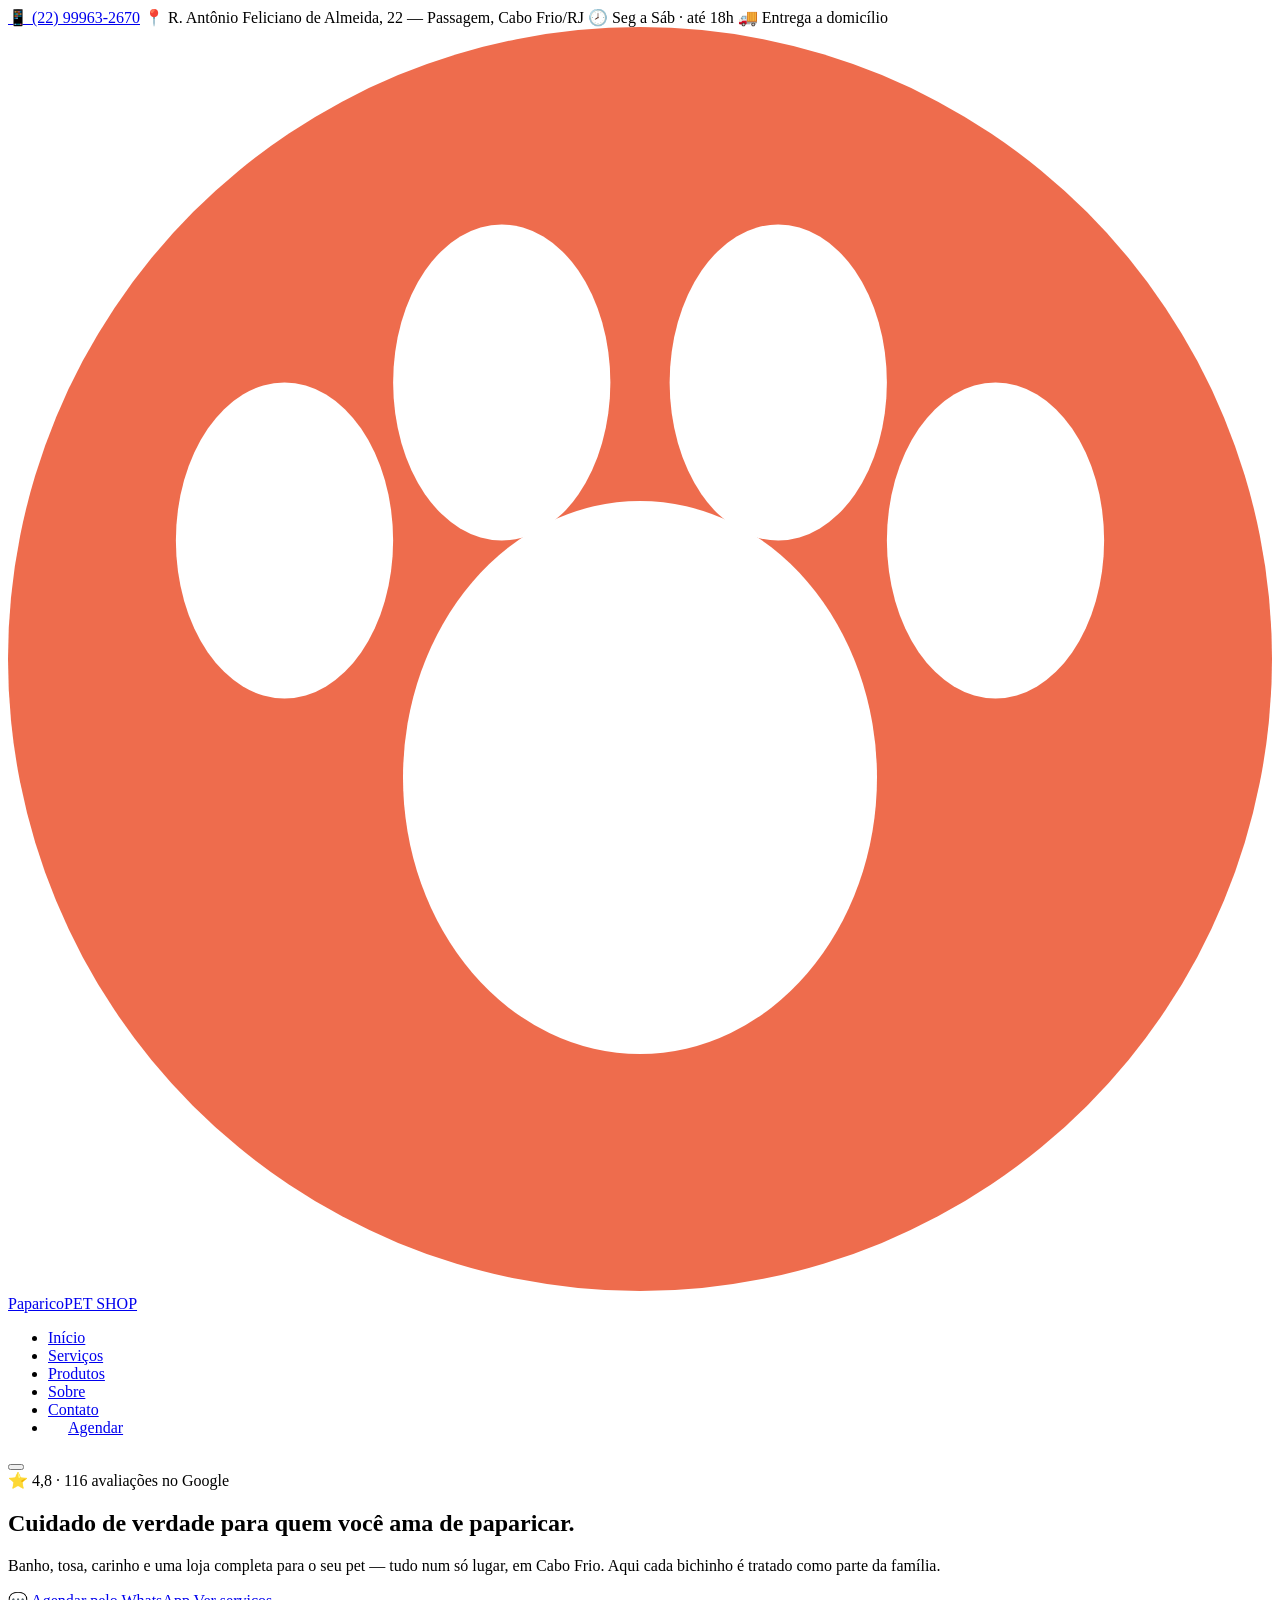
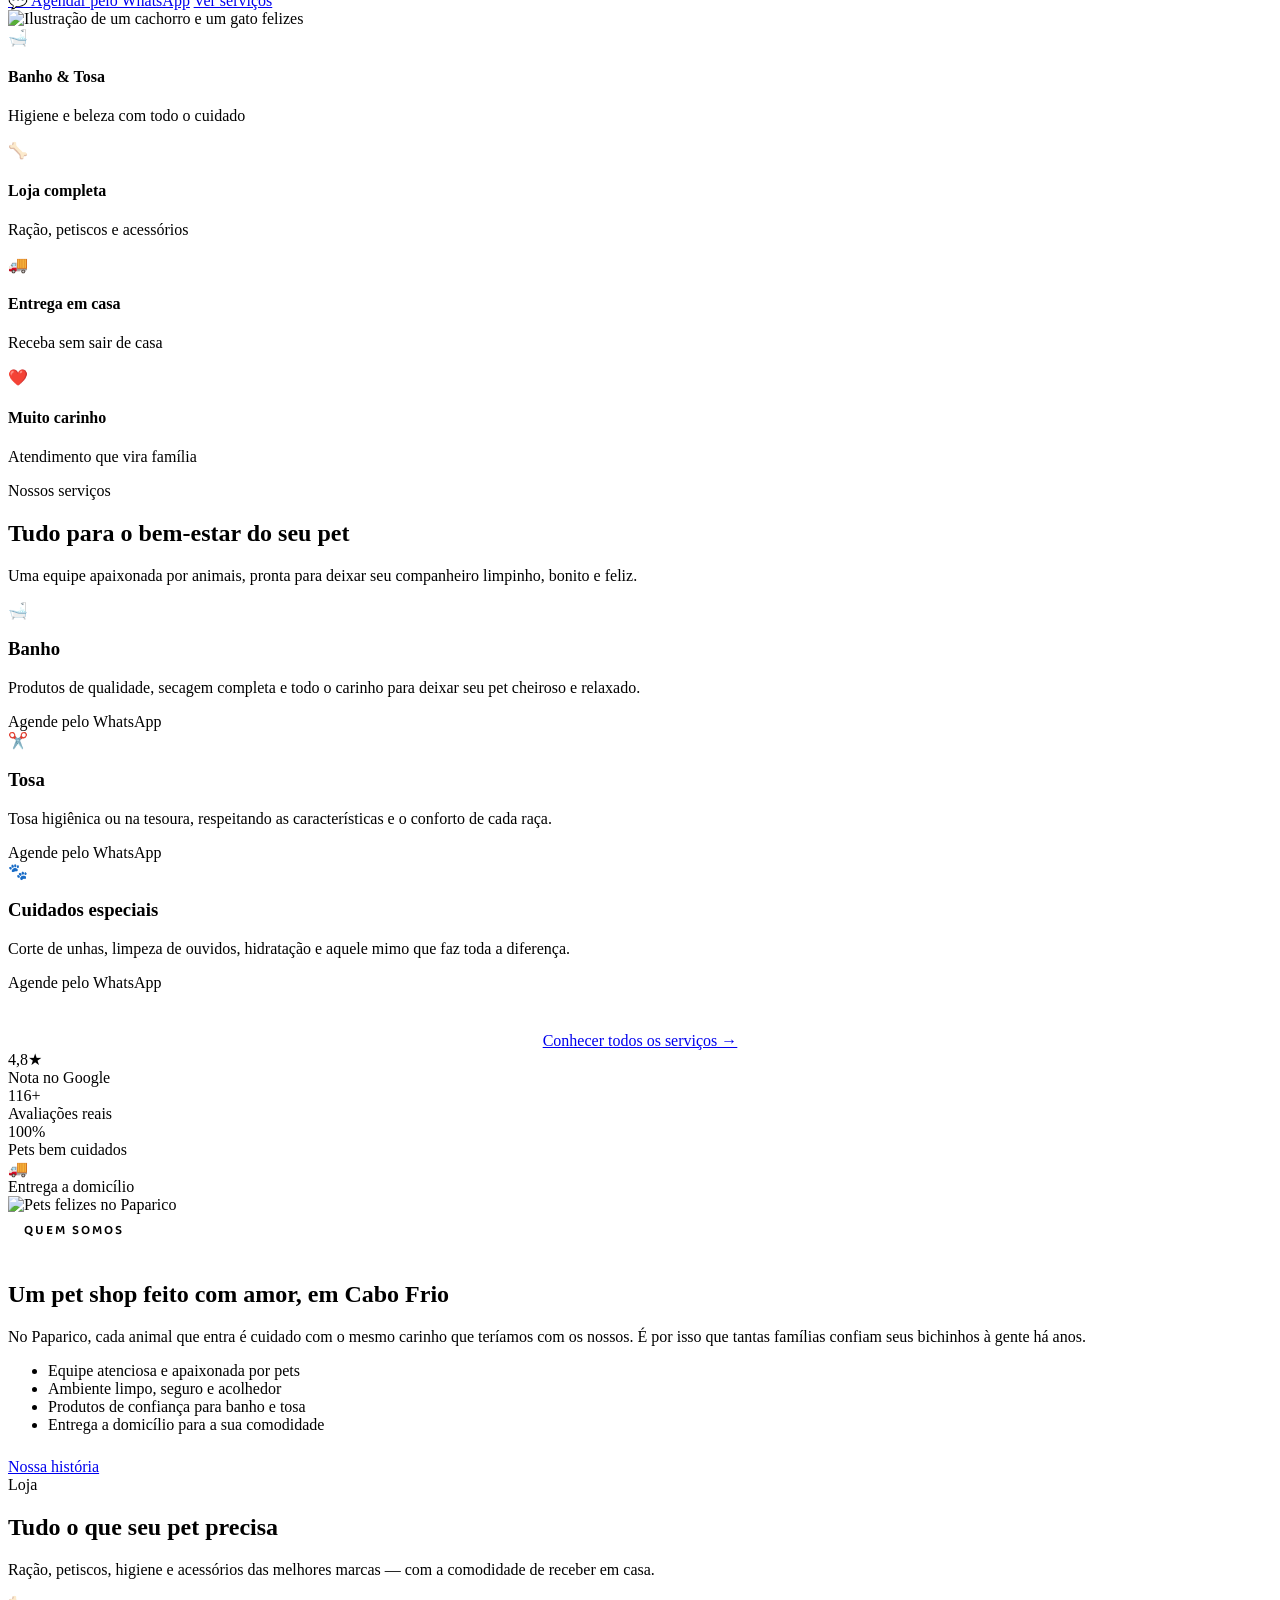
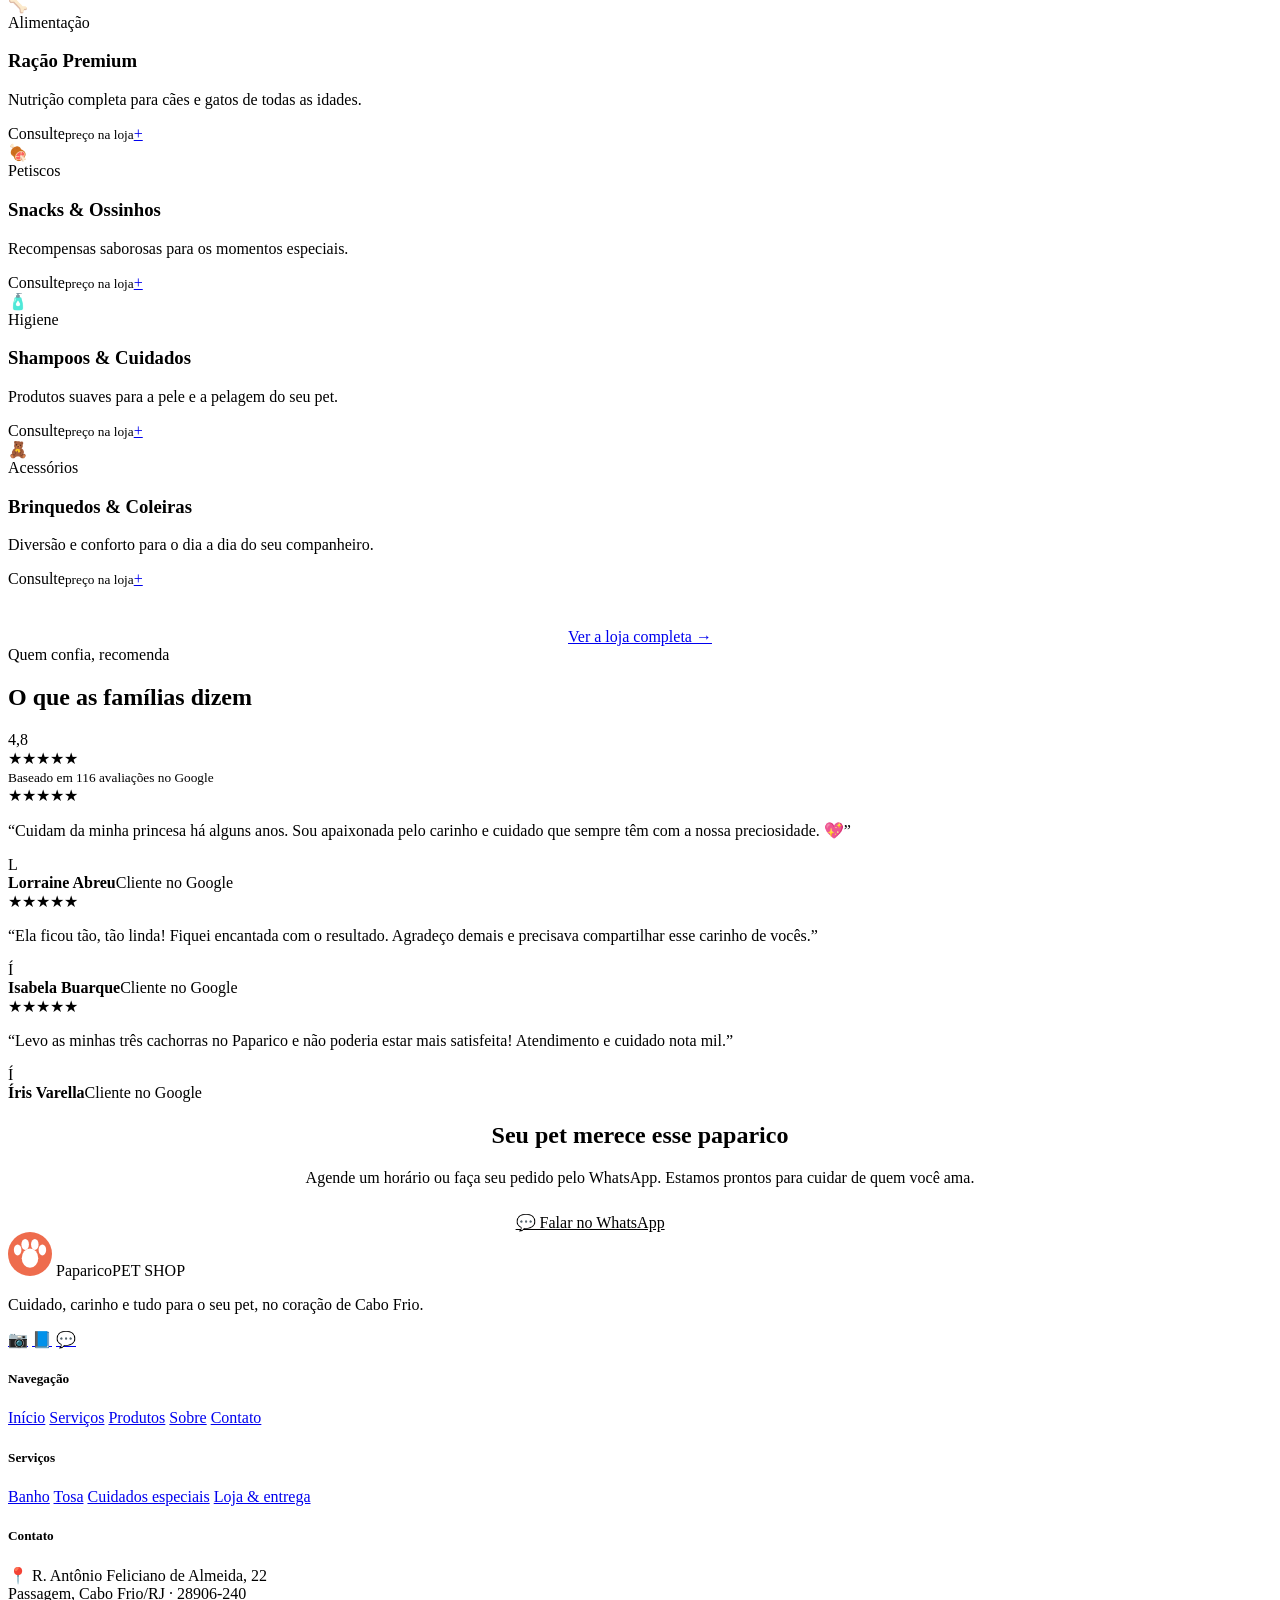
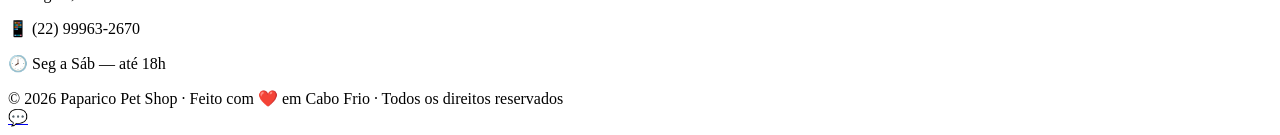
==== index.html @ 5ed152ef "Add files via upload" ====
<!DOCTYPE html>
<html lang="pt-BR">
<head>
<meta charset="UTF-8">
<meta name="viewport" content="width=device-width, initial-scale=1.0">
<title>Paparico Pet Shop — Banho, Tosa e Loja em Cabo Frio</title>
<meta name="description" content="Paparico Pet Shop em Cabo Frio (RJ): banho, tosa, cuidados especiais e loja com tudo para o seu pet. Nota 4,8 no Google. Entrega a domicílio. Agende pelo WhatsApp.">
<link rel="preconnect" href="https://fonts.googleapis.com">
<link rel="preconnect" href="https://fonts.gstatic.com" crossorigin>
<link href="https://fonts.googleapis.com/css2?family=Baloo+2:wght@500;600;700&family=Nunito:wght@400;600;700&display=swap" rel="stylesheet">
<link rel="stylesheet" href="assets/style.css">
</head>
<body>

<!-- Barra superior -->
<div class="topbar">
  <div class="container">
    <a href="https://wa.me/5522999632670" target="_blank" rel="noopener">📱 (22) 99963-2670</a>
    <span>📍 R. Antônio Feliciano de Almeida, 22 — Passagem, Cabo Frio/RJ</span>
    <span>🕗 Seg a Sáb · até 18h</span>
    <span>🚚 Entrega a domicílio</span>
  </div>
</div>

<!-- Navegação -->
<header class="nav">
  <div class="nav-inner">
    <a href="index.html" class="logo">
      <svg class="logo-mark" viewBox="0 0 64 64" xmlns="http://www.w3.org/2000/svg">
        <circle cx="32" cy="32" r="32" fill="#ee6c4d"/>
        <g fill="#fff">
          <ellipse cx="32" cy="38" rx="12" ry="14"/>
          <ellipse cx="14" cy="26" rx="5.5" ry="8"/>
          <ellipse cx="25" cy="18" rx="5.5" ry="8"/>
          <ellipse cx="39" cy="18" rx="5.5" ry="8"/>
          <ellipse cx="50" cy="26" rx="5.5" ry="8"/>
        </g>
      </svg>
      <span class="logo-text">Paparico<span>PET SHOP</span></span>
    </a>
    <nav>
      <ul class="nav-links" id="navLinks">
        <li><a href="index.html" class="active">Início</a></li>
        <li><a href="servicos.html">Serviços</a></li>
        <li><a href="produtos.html">Produtos</a></li>
        <li><a href="sobre.html">Sobre</a></li>
        <li><a href="contato.html">Contato</a></li>
        <li class="nav-cta"><a href="https://wa.me/5522999632670" target="_blank" rel="noopener" class="btn btn-whats" style="padding:10px 20px;">Agendar</a></li>
      </ul>
    </nav>
    <button class="nav-toggle" id="navToggle" aria-label="Abrir menu"><span></span><span></span><span></span></button>
  </div>
</header>

<!-- Hero -->
<section class="hero">
  <div class="container">
    <div class="hero-text reveal">
      <span class="hero-badge">⭐ 4,8 · 116 avaliações no Google</span>
      <h1>Cuidado de verdade para quem você <span class="accent">ama de paparicar</span>.</h1>
      <p class="lead">Banho, tosa, carinho e uma loja completa para o seu pet — tudo num só lugar, em Cabo Frio. Aqui cada bichinho é tratado como parte da família.</p>
      <div class="hero-actions">
        <a href="https://wa.me/5522999632670" target="_blank" rel="noopener" class="btn btn-whats">💬 Agendar pelo WhatsApp</a>
        <a href="servicos.html" class="btn btn-ghost">Ver serviços</a>
      </div>
    </div>
    <div class="hero-visual reveal">
      <img class="blob" src="assets/hero-pets.svg" alt="Ilustração de um cachorro e um gato felizes">
    </div>
  </div>
</section>

<!-- Cards rápidos -->
<div class="container">
  <div class="quick">
    <div class="card reveal"><div class="ic">🛁</div><h4>Banho & Tosa</h4><p>Higiene e beleza com todo o cuidado</p></div>
    <div class="card reveal"><div class="ic">🦴</div><h4>Loja completa</h4><p>Ração, petiscos e acessórios</p></div>
    <div class="card reveal"><div class="ic">🚚</div><h4>Entrega em casa</h4><p>Receba sem sair de casa</p></div>
    <div class="card reveal"><div class="ic">❤️</div><h4>Muito carinho</h4><p>Atendimento que vira família</p></div>
  </div>
</div>

<!-- Serviços -->
<section class="section">
  <div class="container">
    <div class="sec-head reveal">
      <span class="kicker">Nossos serviços</span>
      <h2>Tudo para o bem-estar do seu pet</h2>
      <p>Uma equipe apaixonada por animais, pronta para deixar seu companheiro limpinho, bonito e feliz.</p>
    </div>
    <div class="grid-3">
      <div class="service-card reveal">
        <div class="icon-wrap">🛁</div>
        <h3>Banho</h3>
        <p>Produtos de qualidade, secagem completa e todo o carinho para deixar seu pet cheiroso e relaxado.</p>
        <span class="price">Agende pelo WhatsApp</span>
      </div>
      <div class="service-card reveal">
        <div class="icon-wrap">✂️</div>
        <h3>Tosa</h3>
        <p>Tosa higiênica ou na tesoura, respeitando as características e o conforto de cada raça.</p>
        <span class="price">Agende pelo WhatsApp</span>
      </div>
      <div class="service-card reveal">
        <div class="icon-wrap">🐾</div>
        <h3>Cuidados especiais</h3>
        <p>Corte de unhas, limpeza de ouvidos, hidratação e aquele mimo que faz toda a diferença.</p>
        <span class="price">Agende pelo WhatsApp</span>
      </div>
    </div>
    <div style="text-align:center;margin-top:40px;" class="reveal">
      <a href="servicos.html" class="btn btn-primary">Conhecer todos os serviços →</a>
    </div>
  </div>
</section>

<!-- Faixa de números -->
<section class="band section-sm">
  <div class="container">
    <div class="stats">
      <div class="reveal"><div class="num">4,8★</div><div class="lbl">Nota no Google</div></div>
      <div class="reveal"><div class="num">116+</div><div class="lbl">Avaliações reais</div></div>
      <div class="reveal"><div class="num">100%</div><div class="lbl">Pets bem cuidados</div></div>
      <div class="reveal"><div class="num">🚚</div><div class="lbl">Entrega a domicílio</div></div>
    </div>
  </div>
</section>

<!-- Sobre resumo -->
<section class="section">
  <div class="container split">
    <div class="media reveal">
      <img src="assets/hero-pets.svg" alt="Pets felizes no Paparico" style="max-width:80%;">
    </div>
    <div class="reveal">
      <span class="kicker" style="display:inline-block;font-family:'Baloo 2',sans-serif;font-weight:600;letter-spacing:2px;text-transform:uppercase;font-size:.82rem;color:var(--coral);background:var(--creme-2);padding:6px 16px;border-radius:50px;margin-bottom:14px;">Quem somos</span>
      <h2>Um pet shop feito com amor, em Cabo Frio</h2>
      <p>No Paparico, cada animal que entra é cuidado com o mesmo carinho que teríamos com os nossos. É por isso que tantas famílias confiam seus bichinhos à gente há anos.</p>
      <ul class="check-list">
        <li>Equipe atenciosa e apaixonada por pets</li>
        <li>Ambiente limpo, seguro e acolhedor</li>
        <li>Produtos de confiança para banho e tosa</li>
        <li>Entrega a domicílio para a sua comodidade</li>
      </ul>
      <div style="margin-top:24px;">
        <a href="sobre.html" class="btn btn-ghost">Nossa história</a>
      </div>
    </div>
  </div>
</section>

<!-- Produtos destaque -->
<section class="section" style="background:var(--creme-2);">
  <div class="container">
    <div class="sec-head reveal">
      <span class="kicker">Loja</span>
      <h2>Tudo o que seu pet precisa</h2>
      <p>Ração, petiscos, higiene e acessórios das melhores marcas — com a comodidade de receber em casa.</p>
    </div>
    <div class="grid-4">
      <div class="prod-card reveal">
        <div class="prod-thumb">🦴</div>
        <div class="prod-body">
          <span class="prod-cat">Alimentação</span>
          <h3>Ração Premium</h3>
          <p>Nutrição completa para cães e gatos de todas as idades.</p>
          <div class="prod-foot"><span class="prod-price">Consulte<small>preço na loja</small></span><a href="https://wa.me/5522999632670" target="_blank" rel="noopener" class="mini-btn" aria-label="Pedir no WhatsApp">+</a></div>
        </div>
      </div>
      <div class="prod-card reveal">
        <div class="prod-thumb">🍖</div>
        <div class="prod-body">
          <span class="prod-cat">Petiscos</span>
          <h3>Snacks & Ossinhos</h3>
          <p>Recompensas saborosas para os momentos especiais.</p>
          <div class="prod-foot"><span class="prod-price">Consulte<small>preço na loja</small></span><a href="https://wa.me/5522999632670" target="_blank" rel="noopener" class="mini-btn" aria-label="Pedir no WhatsApp">+</a></div>
        </div>
      </div>
      <div class="prod-card reveal">
        <div class="prod-thumb">🧴</div>
        <div class="prod-body">
          <span class="prod-cat">Higiene</span>
          <h3>Shampoos & Cuidados</h3>
          <p>Produtos suaves para a pele e a pelagem do seu pet.</p>
          <div class="prod-foot"><span class="prod-price">Consulte<small>preço na loja</small></span><a href="https://wa.me/5522999632670" target="_blank" rel="noopener" class="mini-btn" aria-label="Pedir no WhatsApp">+</a></div>
        </div>
      </div>
      <div class="prod-card reveal">
        <div class="prod-thumb">🧸</div>
        <div class="prod-body">
          <span class="prod-cat">Acessórios</span>
          <h3>Brinquedos & Coleiras</h3>
          <p>Diversão e conforto para o dia a dia do seu companheiro.</p>
          <div class="prod-foot"><span class="prod-price">Consulte<small>preço na loja</small></span><a href="https://wa.me/5522999632670" target="_blank" rel="noopener" class="mini-btn" aria-label="Pedir no WhatsApp">+</a></div>
        </div>
      </div>
    </div>
    <div style="text-align:center;margin-top:40px;" class="reveal">
      <a href="produtos.html" class="btn btn-primary">Ver a loja completa →</a>
    </div>
  </div>
</section>

<!-- Avaliações -->
<section class="section">
  <div class="container">
    <div class="sec-head reveal">
      <span class="kicker">Quem confia, recomenda</span>
      <h2>O que as famílias dizem</h2>
    </div>
    <div class="rating-hero reveal">
      <div class="big">4,8</div>
      <div>
        <div class="stars">★★★★★</div>
        <small>Baseado em 116 avaliações no Google</small>
      </div>
    </div>
    <div class="grid-3">
      <div class="review-card reveal">
        <div class="stars">★★★★★</div>
        <p>“Cuidam da minha princesa há alguns anos. Sou apaixonada pelo carinho e cuidado que sempre têm com a nossa preciosidade. 💖”</p>
        <div class="who"><div class="avatar">L</div><div><strong>Lorraine Abreu</strong><span>Cliente no Google</span></div></div>
      </div>
      <div class="review-card reveal">
        <div class="stars">★★★★★</div>
        <p>“Ela ficou tão, tão linda! Fiquei encantada com o resultado. Agradeço demais e precisava compartilhar esse carinho de vocês.”</p>
        <div class="who"><div class="avatar">Í</div><div><strong>Isabela Buarque</strong><span>Cliente no Google</span></div></div>
      </div>
      <div class="review-card reveal">
        <div class="stars">★★★★★</div>
        <p>“Levo as minhas três cachorras no Paparico e não poderia estar mais satisfeita! Atendimento e cuidado nota mil.”</p>
        <div class="who"><div class="avatar">Í</div><div><strong>Íris Varella</strong><span>Cliente no Google</span></div></div>
      </div>
    </div>
  </div>
</section>

<!-- CTA final -->
<section class="band section">
  <div class="container" style="text-align:center;">
    <div class="sec-head light reveal" style="margin-bottom:26px;">
      <h2>Seu pet merece esse paparico</h2>
      <p>Agende um horário ou faça seu pedido pelo WhatsApp. Estamos prontos para cuidar de quem você ama.</p>
    </div>
    <div class="reveal" style="display:flex;gap:14px;justify-content:center;flex-wrap:wrap;">
      <a href="https://wa.me/5522999632670" target="_blank" rel="noopener" class="btn" style="background:#fff;color:var(--terracota);">💬 Falar no WhatsApp</a>
      <a href="contato.html" class="btn btn-ghost" style="background:transparent;color:#fff;border-color:#fff;">Como chegar</a>
    </div>
  </div>
</section>

<!-- Rodapé -->
<footer class="site-foot">
  <div class="container">
    <div class="cols">
      <div>
        <div class="foot-logo">
          <svg class="logo-mark" viewBox="0 0 64 64" xmlns="http://www.w3.org/2000/svg" style="width:44px;height:44px;">
            <circle cx="32" cy="32" r="32" fill="#ee6c4d"/>
            <g fill="#fff"><ellipse cx="32" cy="38" rx="12" ry="14"/><ellipse cx="14" cy="26" rx="5.5" ry="8"/><ellipse cx="25" cy="18" rx="5.5" ry="8"/><ellipse cx="39" cy="18" rx="5.5" ry="8"/><ellipse cx="50" cy="26" rx="5.5" ry="8"/></g>
          </svg>
          <span class="logo-text">Paparico<span>PET SHOP</span></span>
        </div>
        <p>Cuidado, carinho e tudo para o seu pet, no coração de Cabo Frio.</p>
        <div class="socials">
          <a href="https://instagram.com/paparicopetshop" target="_blank" rel="noopener" aria-label="Instagram">📷</a>
          <a href="https://facebook.com" target="_blank" rel="noopener" aria-label="Facebook">📘</a>
          <a href="https://wa.me/5522999632670" target="_blank" rel="noopener" aria-label="WhatsApp">💬</a>
        </div>
      </div>
      <div>
        <h5>Navegação</h5>
        <a href="index.html">Início</a>
        <a href="servicos.html">Serviços</a>
        <a href="produtos.html">Produtos</a>
        <a href="sobre.html">Sobre</a>
        <a href="contato.html">Contato</a>
      </div>
      <div>
        <h5>Serviços</h5>
        <a href="servicos.html">Banho</a>
        <a href="servicos.html">Tosa</a>
        <a href="servicos.html">Cuidados especiais</a>
        <a href="produtos.html">Loja & entrega</a>
      </div>
      <div>
        <h5>Contato</h5>
        <p>📍 R. Antônio Feliciano de Almeida, 22<br>Passagem, Cabo Frio/RJ · 28906-240</p>
        <p>📱 (22) 99963-2670</p>
        <p>🕗 Seg a Sáb — até 18h</p>
      </div>
    </div>
    <div class="foot-bottom">
      © 2026 Paparico Pet Shop · Feito com ❤️ em Cabo Frio · Todos os direitos reservados
    </div>
  </div>
</footer>

<a href="https://wa.me/5522999632670" target="_blank" rel="noopener" class="wa-float" aria-label="WhatsApp">💬</a>

<script src="assets/main.js"></script>
</body>
</html>
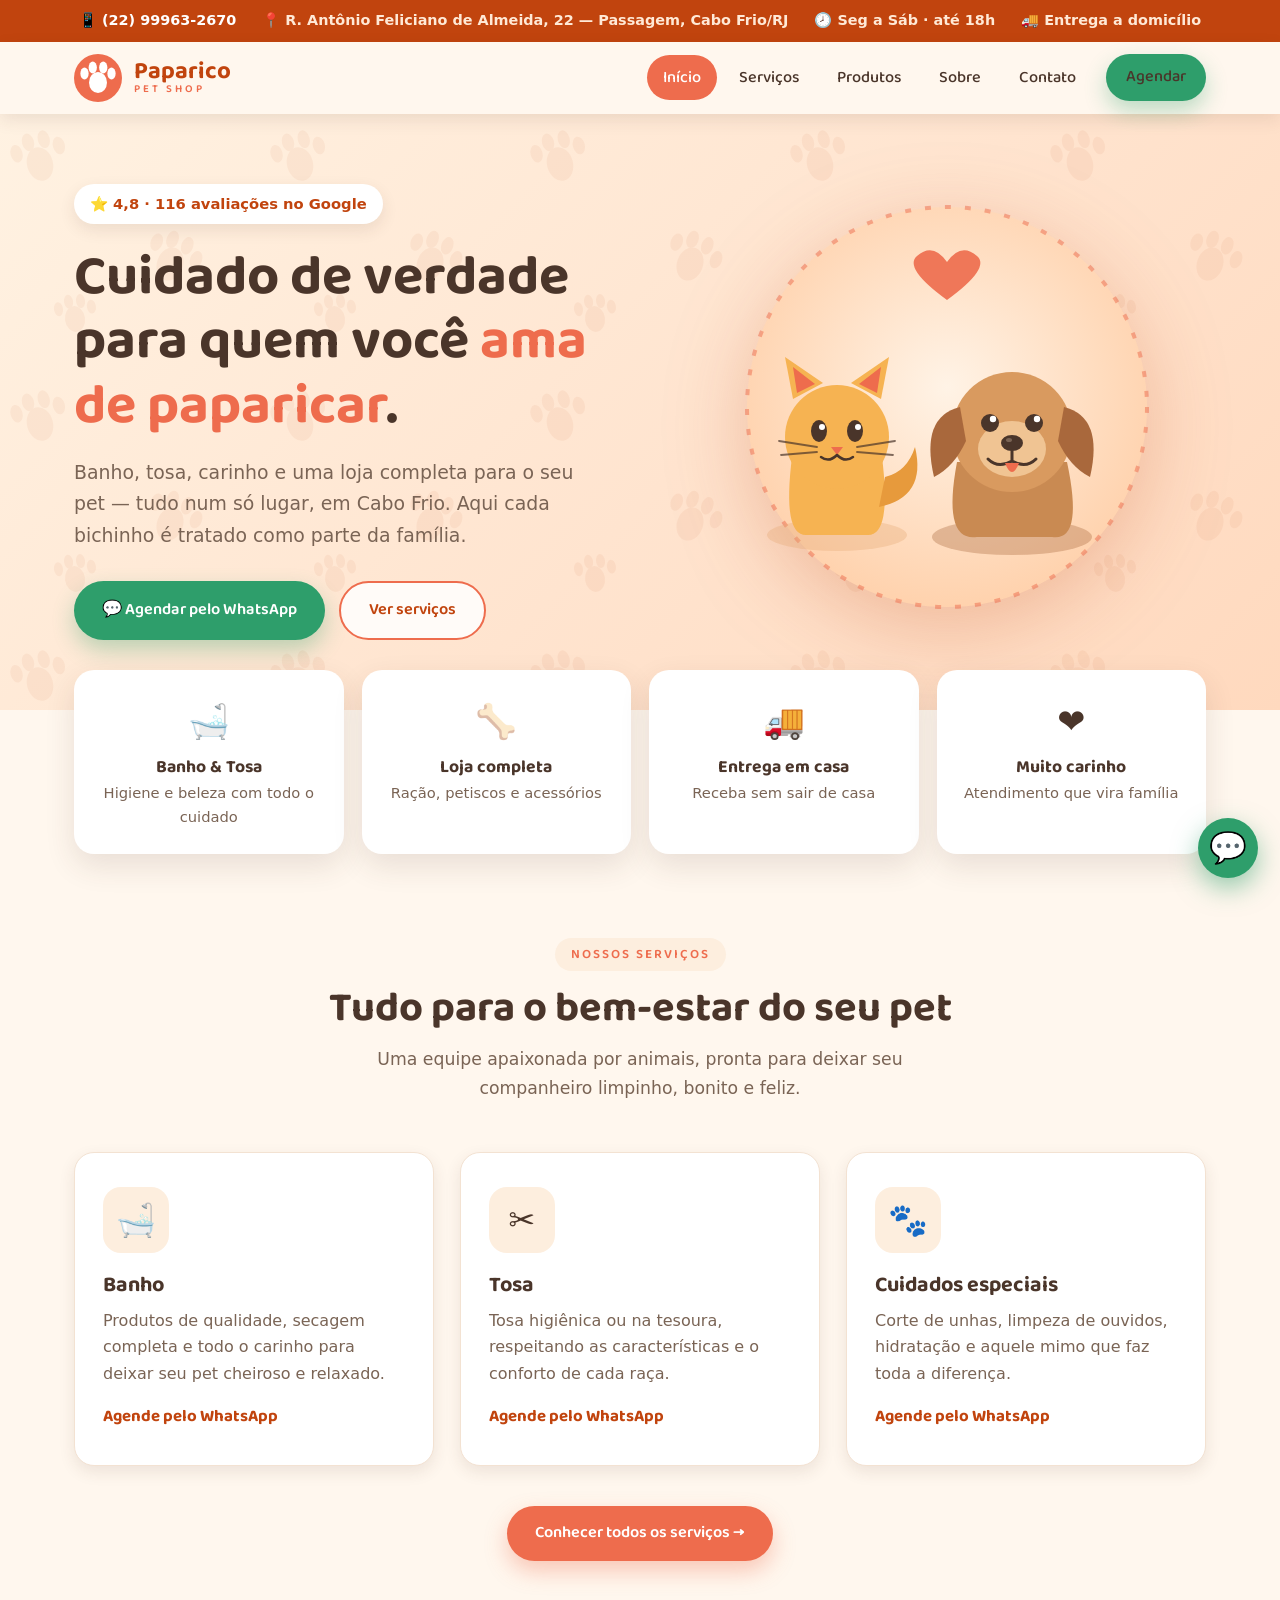
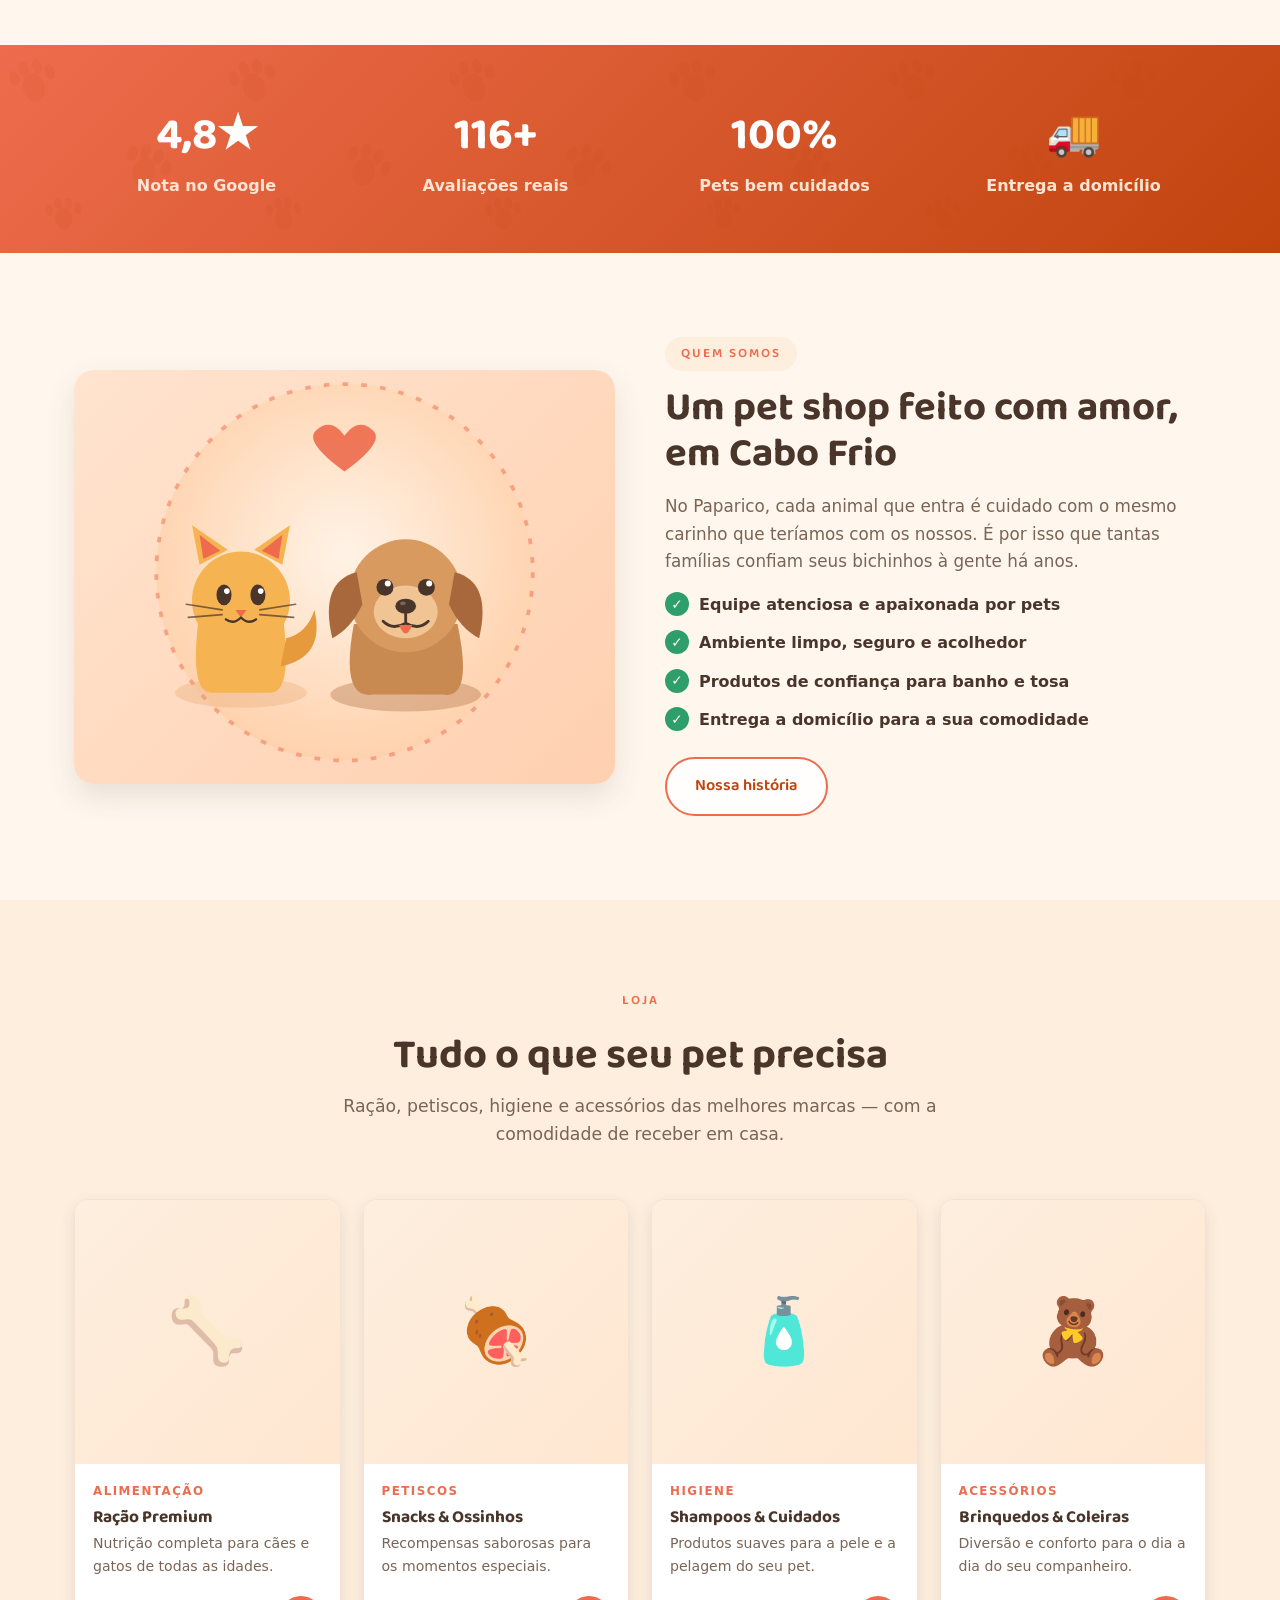
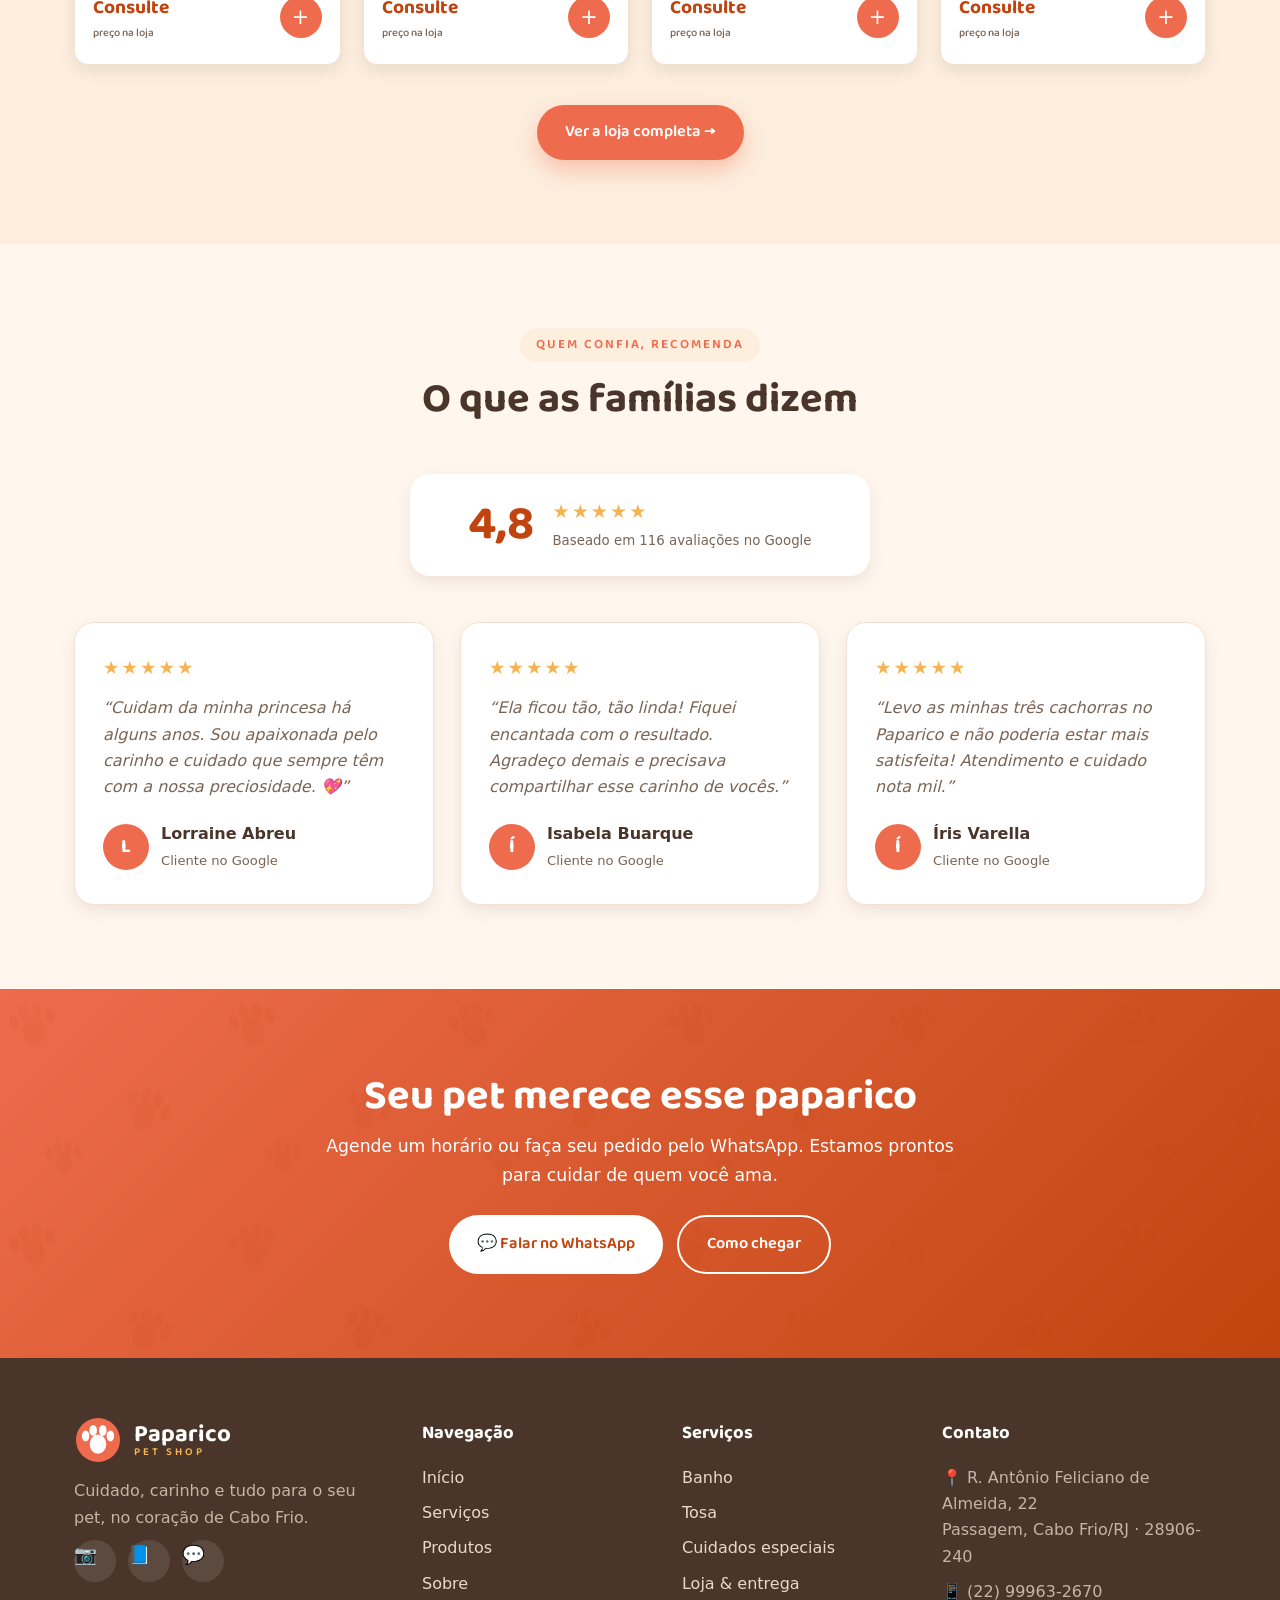
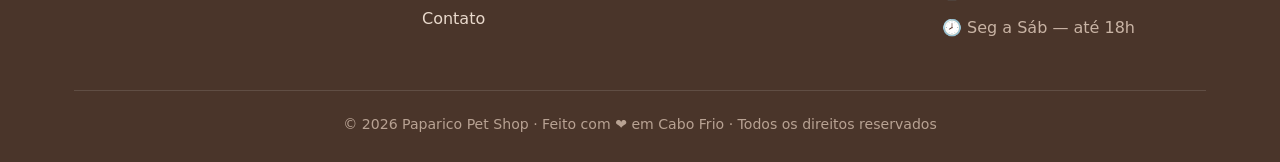
==== commit 0a75658e: "Add files via upload" ====
--- a/index.html
+++ b/index.html
@@ -16,7 +16,7 @@
 <div class="topbar">
   <div class="container">
     <a href="https://wa.me/5522999632670" target="_blank" rel="noopener">📱 (22) 99963-2670</a>
-    <span>📍 R. Antônio Feliciano de Almeida, 22 — Passagem, Cabo Frio/RJ</span>
+    <span class="addr">📍 R. Antônio Feliciano de Almeida, 22 — Passagem, Cabo Frio/RJ</span>
     <span>🕗 Seg a Sáb · até 18h</span>
     <span>🚚 Entrega a domicílio</span>
   </div>
--- a/assets/style.css
+++ b/assets/style.css
@@ -0,0 +1,256 @@
+/* ==========================================================================
+   Paparico Pet Shop — Folha de estilo compartilhada
+   Paleta quente e aconchegante (coral, terracota, creme)
+   ========================================================================== */
+
+:root {
+  --coral: #ee6c4d;
+  --coral-dark: #d9502f;
+  --terracota: #c1440e;
+  --amarelo: #f6b352;
+  --creme: #fff7ee;
+  --creme-2: #fdeede;
+  --marrom: #4a352a;
+  --marrom-claro: #7a6455;
+  --branco: #ffffff;
+  --verde-selo: #2e9e6b;
+  --sombra: 0 12px 30px rgba(74, 53, 42, 0.12);
+  --sombra-sm: 0 6px 16px rgba(74, 53, 42, 0.10);
+  --radius: 20px;
+  --radius-sm: 14px;
+  --max: 1180px;
+}
+
+* { margin: 0; padding: 0; box-sizing: border-box; }
+
+html { scroll-behavior: smooth; }
+
+body {
+  font-family: 'Nunito', system-ui, -apple-system, sans-serif;
+  color: var(--marrom);
+  background: var(--creme);
+  line-height: 1.65;
+  overflow-x: hidden;
+}
+
+h1, h2, h3, h4 { font-family: 'Baloo 2', 'Nunito', sans-serif; line-height: 1.15; color: var(--marrom); }
+
+a { text-decoration: none; color: inherit; }
+
+img { max-width: 100%; display: block; }
+
+.container { width: 100%; max-width: var(--max); margin: 0 auto; padding: 0 24px; }
+
+.section { padding: 84px 0; }
+
+.section-sm { padding: 54px 0; }
+
+/* ---------- Botões ---------- */
+.btn {
+  display: inline-flex; align-items: center; gap: 9px;
+  font-family: 'Baloo 2', sans-serif; font-weight: 600; font-size: 1.02rem;
+  padding: 14px 28px; border-radius: 50px; border: none; cursor: pointer;
+  transition: transform .18s ease, box-shadow .18s ease, background .18s ease;
+}
+.btn-primary { background: var(--coral); color: #fff; box-shadow: 0 10px 22px rgba(238, 108, 77, 0.35); }
+.btn-primary:hover { background: var(--coral-dark); transform: translateY(-3px); box-shadow: 0 14px 28px rgba(238, 108, 77, 0.45); }
+.btn-whats { background: var(--verde-selo); color: #fff; box-shadow: 0 10px 22px rgba(46, 158, 107, 0.32); }
+.btn-whats:hover { background: #268a5c; transform: translateY(-3px); }
+.btn-ghost { background: rgba(255,255,255,.85); color: var(--terracota); border: 2px solid var(--coral); }
+.btn-ghost:hover { background: var(--coral); color: #fff; transform: translateY(-3px); }
+
+/* ---------- Cabeçalho / Navegação ---------- */
+.topbar {
+  background: var(--terracota); color: #ffe9d6; font-size: .9rem; font-weight: 600;
+}
+.topbar .container { display: flex; flex-wrap: wrap; gap: 8px 26px; align-items: center; justify-content: center; padding-top: 9px; padding-bottom: 9px; }
+.topbar a { color: #fff; display: inline-flex; align-items: center; gap: 7px; }
+.topbar a:hover { color: var(--amarelo); }
+
+header.nav { position: sticky; top: 0; z-index: 50; background: rgba(255, 247, 238, .96); backdrop-filter: blur(8px); box-shadow: var(--sombra-sm); }
+.nav-inner { display: flex; align-items: center; justify-content: space-between; padding: 12px 24px; max-width: var(--max); margin: 0 auto; }
+.logo { display: flex; align-items: center; gap: 12px; }
+.logo-mark { width: 48px; height: 48px; flex: 0 0 48px; }
+.logo-text { font-family: 'Baloo 2', sans-serif; font-weight: 700; font-size: 1.5rem; color: var(--terracota); line-height: 1; }
+.logo-text span { display: block; font-size: .68rem; letter-spacing: 3px; color: var(--coral); font-weight: 600; }
+
+.nav-links { display: flex; align-items: center; gap: 6px; list-style: none; }
+.nav-links a { font-family: 'Baloo 2', sans-serif; font-weight: 500; font-size: 1.02rem; padding: 9px 16px; border-radius: 50px; color: var(--marrom); transition: background .15s, color .15s; }
+.nav-links a:hover, .nav-links a.active { background: var(--coral); color: #fff; }
+.nav-cta { margin-left: 8px; }
+
+.nav-toggle { display: none; background: none; border: none; cursor: pointer; padding: 8px; }
+.nav-toggle span { display: block; width: 26px; height: 3px; background: var(--terracota); border-radius: 3px; margin: 5px 0; transition: .25s; }
+
+/* ---------- Hero ---------- */
+.hero { position: relative; background: linear-gradient(135deg, #fff2e2 0%, #ffe4cf 55%, #ffd9be 100%); overflow: hidden; }
+.hero::before { content: ""; position: absolute; inset: 0; background-image: url("paws.svg"); background-size: 260px; opacity: .06; }
+.hero .container { position: relative; display: grid; grid-template-columns: 1.05fr .95fr; gap: 40px; align-items: center; padding-top: 70px; padding-bottom: 70px; }
+.hero-badge { display: inline-flex; align-items: center; gap: 8px; background: #fff; color: var(--terracota); font-weight: 700; padding: 8px 16px; border-radius: 50px; box-shadow: var(--sombra-sm); font-size: .92rem; margin-bottom: 22px; }
+.hero h1 { font-size: clamp(2.3rem, 5vw, 3.5rem); margin-bottom: 18px; }
+.hero h1 .accent { color: var(--coral); }
+.hero p.lead { font-size: 1.18rem; color: var(--marrom-claro); max-width: 520px; margin-bottom: 30px; }
+.hero-actions { display: flex; flex-wrap: wrap; gap: 14px; }
+.hero-visual { position: relative; }
+.hero-visual .blob { width: 100%; max-width: 460px; margin: 0 auto; filter: drop-shadow(0 20px 40px rgba(193, 68, 14, .25)); }
+
+/* faixas rápidas */
+.quick { display: grid; grid-template-columns: repeat(4, 1fr); gap: 18px; margin-top: -40px; position: relative; z-index: 3; }
+.quick .card { background: #fff; border-radius: var(--radius); padding: 24px 20px; text-align: center; box-shadow: var(--sombra); transition: transform .2s; }
+.quick .card:hover { transform: translateY(-6px); }
+.quick .card .ic { font-size: 2.1rem; }
+.quick .card h4 { margin: 8px 0 4px; font-size: 1.1rem; }
+.quick .card p { font-size: .92rem; color: var(--marrom-claro); }
+
+/* ---------- Títulos de seção ---------- */
+.sec-head { text-align: center; max-width: 640px; margin: 0 auto 50px; }
+.sec-head .kicker { display: inline-block; font-family: 'Baloo 2', sans-serif; font-weight: 600; letter-spacing: 2px; text-transform: uppercase; font-size: .82rem; color: var(--coral); background: var(--creme-2); padding: 6px 16px; border-radius: 50px; margin-bottom: 14px; }
+.sec-head h2 { font-size: clamp(1.9rem, 4vw, 2.6rem); margin-bottom: 12px; }
+.sec-head p { color: var(--marrom-claro); font-size: 1.08rem; }
+.sec-head.light h2, .sec-head.light p { color: #fff; }
+.sec-head.light .kicker { background: rgba(255,255,255,.2); color: #fff; }
+
+/* ---------- Grid de serviços ---------- */
+.grid-3 { display: grid; grid-template-columns: repeat(3, 1fr); gap: 26px; }
+.grid-4 { display: grid; grid-template-columns: repeat(4, 1fr); gap: 22px; }
+
+.service-card { background: #fff; border-radius: var(--radius); padding: 34px 28px; box-shadow: var(--sombra-sm); border: 1px solid #f3e2d2; transition: transform .2s, box-shadow .2s; position: relative; overflow: hidden; }
+.service-card:hover { transform: translateY(-8px); box-shadow: var(--sombra); }
+.service-card .icon-wrap { width: 66px; height: 66px; border-radius: 18px; display: flex; align-items: center; justify-content: center; font-size: 2rem; background: var(--creme-2); margin-bottom: 20px; }
+.service-card h3 { font-size: 1.35rem; margin-bottom: 10px; }
+.service-card p { color: var(--marrom-claro); margin-bottom: 16px; }
+.service-card .price { font-family: 'Baloo 2', sans-serif; font-weight: 700; color: var(--terracota); font-size: 1.05rem; }
+.service-card ul { list-style: none; margin: 8px 0 0; }
+.service-card ul li { padding-left: 26px; position: relative; margin-bottom: 7px; color: var(--marrom-claro); }
+.service-card ul li::before { content: "🐾"; position: absolute; left: 0; font-size: .9rem; }
+
+/* ---------- Produtos ---------- */
+.prod-card { background: #fff; border-radius: var(--radius-sm); overflow: hidden; box-shadow: var(--sombra-sm); border: 1px solid #f3e2d2; display: flex; flex-direction: column; transition: transform .2s, box-shadow .2s; }
+.prod-card:hover { transform: translateY(-6px); box-shadow: var(--sombra); }
+.prod-thumb { aspect-ratio: 1/1; display: flex; align-items: center; justify-content: center; font-size: 4rem; background: linear-gradient(135deg, var(--creme-2), #ffe7d1); }
+.prod-body { padding: 18px 18px 22px; display: flex; flex-direction: column; flex: 1; }
+.prod-cat { font-size: .74rem; text-transform: uppercase; letter-spacing: 1.5px; color: var(--coral); font-weight: 700; }
+.prod-body h3 { font-size: 1.08rem; margin: 6px 0 4px; }
+.prod-body p { font-size: .88rem; color: var(--marrom-claro); flex: 1; }
+.prod-foot { display: flex; align-items: center; justify-content: space-between; margin-top: 14px; }
+.prod-price { font-family: 'Baloo 2', sans-serif; font-weight: 700; color: var(--terracota); font-size: 1.2rem; }
+.prod-price small { display: block; font-size: .7rem; color: var(--marrom-claro); font-weight: 500; }
+.mini-btn { background: var(--coral); color: #fff; width: 42px; height: 42px; border-radius: 50%; display: flex; align-items: center; justify-content: center; font-size: 1.3rem; border: none; cursor: pointer; transition: background .15s, transform .15s; }
+.mini-btn:hover { background: var(--coral-dark); transform: scale(1.08); }
+
+.cat-chips { display: flex; flex-wrap: wrap; gap: 12px; justify-content: center; margin-bottom: 42px; }
+.chip { background: #fff; border: 2px solid #f0dcc9; color: var(--marrom); padding: 10px 22px; border-radius: 50px; font-family: 'Baloo 2', sans-serif; font-weight: 600; cursor: pointer; transition: .15s; }
+.chip:hover, .chip.active { background: var(--coral); border-color: var(--coral); color: #fff; }
+
+/* ---------- Sobre / faixas ---------- */
+.split { display: grid; grid-template-columns: 1fr 1fr; gap: 50px; align-items: center; }
+.split .media { border-radius: var(--radius); overflow: hidden; box-shadow: var(--sombra); background: linear-gradient(135deg, #ffe4cf, #ffd0b0); min-height: 360px; display: flex; align-items: center; justify-content: center; }
+.split h2 { font-size: clamp(1.8rem, 4vw, 2.5rem); margin-bottom: 16px; }
+.split p { color: var(--marrom-claro); margin-bottom: 16px; font-size: 1.05rem; }
+.check-list { list-style: none; }
+.check-list li { padding-left: 34px; position: relative; margin-bottom: 12px; font-weight: 600; }
+.check-list li::before { content: "✓"; position: absolute; left: 0; top: 0; width: 24px; height: 24px; background: var(--verde-selo); color: #fff; border-radius: 50%; display: flex; align-items: center; justify-content: center; font-size: .85rem; }
+
+/* faixa terracota */
+.band { background: linear-gradient(135deg, var(--coral) 0%, var(--terracota) 100%); color: #fff; position: relative; overflow: hidden; }
+.band::before { content: ""; position: absolute; inset: 0; background-image: url("paws.svg"); background-size: 220px; opacity: .10; }
+.band .container { position: relative; }
+
+.stats { display: grid; grid-template-columns: repeat(4, 1fr); gap: 24px; text-align: center; }
+.stats .num { font-family: 'Baloo 2', sans-serif; font-weight: 700; font-size: 2.8rem; color: #fff; }
+.stats .lbl { color: #ffe4d3; font-weight: 600; }
+
+/* ---------- Avaliações ---------- */
+.review-card { background: #fff; border-radius: var(--radius); padding: 30px 28px; box-shadow: var(--sombra-sm); border: 1px solid #f3e2d2; display: flex; flex-direction: column; }
+.review-card .stars { color: var(--amarelo); font-size: 1.15rem; margin-bottom: 12px; letter-spacing: 2px; }
+.review-card p { color: var(--marrom-claro); font-style: italic; flex: 1; }
+.review-card .who { display: flex; align-items: center; gap: 12px; margin-top: 20px; }
+.review-card .avatar { width: 46px; height: 46px; border-radius: 50%; background: var(--coral); color: #fff; display: flex; align-items: center; justify-content: center; font-family: 'Baloo 2', sans-serif; font-weight: 700; font-size: 1.2rem; }
+.review-card .who strong { display: block; color: var(--marrom); }
+.review-card .who span { font-size: .82rem; color: var(--marrom-claro); }
+
+.rating-hero { display: flex; align-items: center; gap: 18px; justify-content: center; background: #fff; border-radius: var(--radius); padding: 22px 34px; box-shadow: var(--sombra-sm); max-width: 460px; margin: 0 auto 46px; }
+.rating-hero .big { font-family: 'Baloo 2', sans-serif; font-weight: 700; font-size: 3rem; color: var(--terracota); line-height: 1; }
+.rating-hero .stars { color: var(--amarelo); font-size: 1.2rem; letter-spacing: 2px; }
+.rating-hero small { color: var(--marrom-claro); }
+
+/* ---------- Contato ---------- */
+.contact-grid { display: grid; grid-template-columns: 1fr 1fr; gap: 42px; }
+.info-item { display: flex; gap: 16px; align-items: flex-start; margin-bottom: 24px; }
+.info-item .ic { width: 52px; height: 52px; flex: 0 0 52px; border-radius: 14px; background: var(--creme-2); display: flex; align-items: center; justify-content: center; font-size: 1.5rem; }
+.info-item h4 { margin-bottom: 3px; font-size: 1.1rem; }
+.info-item p, .info-item a { color: var(--marrom-claro); }
+.info-item a:hover { color: var(--coral); }
+
+form.contact-form { background: #fff; padding: 34px; border-radius: var(--radius); box-shadow: var(--sombra-sm); }
+form.contact-form label { font-family: 'Baloo 2', sans-serif; font-weight: 600; display: block; margin-bottom: 6px; }
+form.contact-form .field { margin-bottom: 18px; }
+form.contact-form input, form.contact-form select, form.contact-form textarea {
+  width: 100%; padding: 13px 16px; border: 2px solid #f0dcc9; border-radius: var(--radius-sm);
+  font-family: inherit; font-size: 1rem; background: var(--creme); transition: border .15s; color: var(--marrom);
+}
+form.contact-form input:focus, form.contact-form select:focus, form.contact-form textarea:focus { outline: none; border-color: var(--coral); background: #fff; }
+form.contact-form textarea { resize: vertical; min-height: 120px; }
+
+.map-embed { border-radius: var(--radius); overflow: hidden; box-shadow: var(--sombra-sm); border: 4px solid #fff; }
+.map-embed iframe { width: 100%; height: 340px; border: 0; display: block; }
+
+/* ---------- Rodapé ---------- */
+footer.site-foot { background: var(--marrom); color: #e9d9cc; padding: 60px 0 26px; }
+footer.site-foot .cols { display: grid; grid-template-columns: 1.4fr 1fr 1fr 1.2fr; gap: 40px; }
+footer.site-foot h5 { font-family: 'Baloo 2', sans-serif; color: #fff; font-size: 1.15rem; margin-bottom: 16px; }
+footer.site-foot a { color: #e9d9cc; display: block; margin-bottom: 9px; transition: color .15s; }
+footer.site-foot a:hover { color: var(--amarelo); }
+footer.site-foot p { color: #c8b3a4; margin-bottom: 9px; }
+.foot-logo { display: flex; align-items: center; gap: 12px; margin-bottom: 16px; }
+.foot-logo .logo-text { color: #fff; }
+.foot-logo .logo-text span { color: var(--amarelo); }
+.socials { display: flex; gap: 12px; margin-top: 6px; }
+.socials a { width: 42px; height: 42px; border-radius: 50%; background: rgba(255,255,255,.1); display: flex; align-items: center; justify-content: center; margin: 0; font-size: 1.15rem; }
+.socials a:hover { background: var(--coral); }
+.foot-bottom { border-top: 1px solid rgba(255,255,255,.12); margin-top: 40px; padding-top: 22px; text-align: center; font-size: .88rem; color: #b8a293; }
+
+/* ---------- Botão flutuante WhatsApp ---------- */
+.wa-float { position: fixed; right: 22px; bottom: 22px; z-index: 90; width: 60px; height: 60px; border-radius: 50%; background: var(--verde-selo); color: #fff; display: flex; align-items: center; justify-content: center; box-shadow: 0 10px 26px rgba(46,158,107,.5); font-size: 1.9rem; transition: transform .2s; }
+.wa-float:hover { transform: scale(1.1); }
+
+/* ---------- Page header (subpáginas) ---------- */
+.page-hero { background: linear-gradient(135deg, #fff2e2, #ffdcc2); padding: 60px 0; text-align: center; position: relative; overflow: hidden; }
+.page-hero::before { content: ""; position: absolute; inset: 0; background-image: url("paws.svg"); background-size: 200px; opacity: .06; }
+.page-hero .container { position: relative; }
+.page-hero h1 { font-size: clamp(2rem, 5vw, 3rem); margin-bottom: 10px; }
+.page-hero .crumbs { color: var(--marrom-claro); font-weight: 600; }
+.page-hero .crumbs a { color: var(--coral); }
+
+/* ---------- Reveal on scroll ---------- */
+.reveal { opacity: 0; transform: translateY(24px); transition: opacity .6s ease, transform .6s ease; }
+.reveal.show { opacity: 1; transform: none; }
+
+/* ---------- Responsivo ---------- */
+@media (max-width: 960px) {
+  .hero .container { grid-template-columns: 1fr; text-align: center; }
+  .hero p.lead { margin-left: auto; margin-right: auto; }
+  .hero-actions { justify-content: center; }
+  .hero-visual { order: -1; }
+  .split { grid-template-columns: 1fr; }
+  .contact-grid { grid-template-columns: 1fr; }
+  .grid-4 { grid-template-columns: repeat(2, 1fr); }
+  .quick { grid-template-columns: repeat(2, 1fr); }
+  footer.site-foot .cols { grid-template-columns: 1fr 1fr; }
+}
+@media (max-width: 720px) {
+  .nav-links { position: fixed; top: 74px; right: 0; left: 0; flex-direction: column; align-items: stretch; background: var(--creme); padding: 18px 24px; gap: 4px; box-shadow: var(--sombra); transform: translateY(-160%); transition: transform .3s; }
+  .nav-links.open { transform: none; }
+  .nav-links a { padding: 13px 16px; }
+  .nav-cta { margin: 8px 0 0; text-align: center; }
+  .nav-toggle { display: block; }
+  .grid-3 { grid-template-columns: 1fr; }
+  .stats { grid-template-columns: repeat(2, 1fr); gap: 30px 12px; }
+  .section { padding: 60px 0; }
+  .topbar .container { justify-content: center; }
+}
+@media (max-width: 460px) {
+  .grid-4 { grid-template-columns: 1fr; }
+  .quick { grid-template-columns: 1fr; }
+  footer.site-foot .cols { grid-template-columns: 1fr; }
+}
